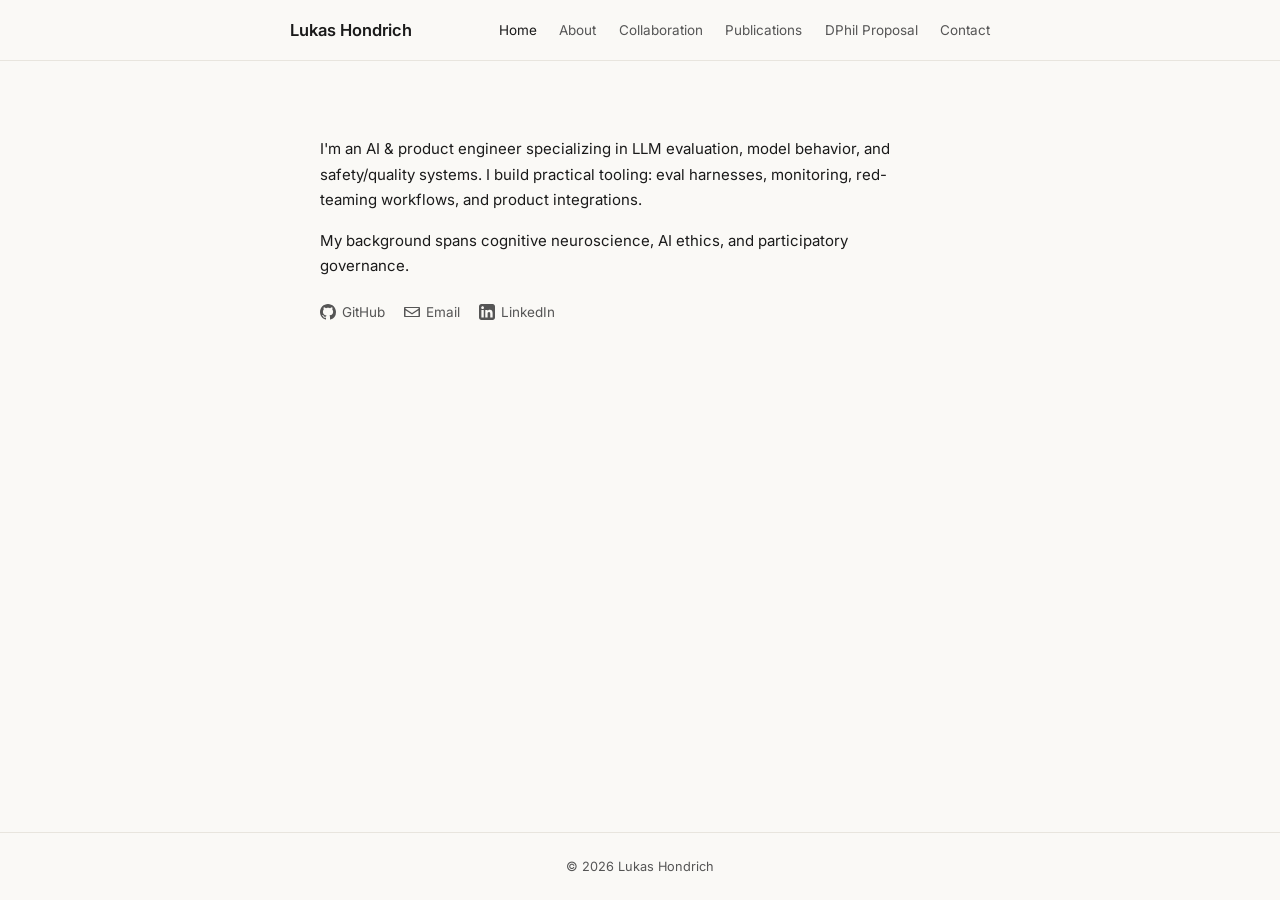
==== index.html @ 073a8eab "Phase 1 complete + Phase 2 particle system prototype Static site with 6 pages (Home, About, Collabor" ====
<!DOCTYPE html>
<html lang="en">
<head>
  <meta charset="UTF-8">
  <meta name="viewport" content="width=device-width, initial-scale=1.0">
  <title>Lukas Hondrich</title>
  <link rel="stylesheet" href="css/style.css">
</head>
<body>
  <nav>
    <div class="nav-inner">
      <a href="/" class="nav-name">Lukas Hondrich</a>
      <button class="nav-toggle" aria-label="Toggle navigation" aria-expanded="false" onclick="this.setAttribute('aria-expanded', this.getAttribute('aria-expanded') === 'false' ? 'true' : 'false'); document.querySelector('.nav-links').classList.toggle('open')">
        <span></span><span></span><span></span>
      </button>
      <ul class="nav-links">
        <li><a href="/" class="active">Home</a></li>
        <li><a href="about.html">About</a></li>
        <li><a href="collaboration.html">Collaboration</a></li>
        <li><a href="publications.html">Publications</a></li>
        <li><a href="dphil-proposal.html">DPhil Proposal</a></li>
        <li><a href="contact.html">Contact</a></li>
      </ul>
    </div>
  </nav>

  <main>
    <div class="hero">
      <p>I'm an AI &amp; product engineer specializing in LLM evaluation, model behavior, and safety/quality systems. I build practical tooling: eval harnesses, monitoring, red-teaming workflows, and product integrations.</p>
      <p>My background spans cognitive neuroscience, AI ethics, and participatory governance.</p>
      <div class="social-links">
        <a href="https://github.com/lukashondrich" target="_blank" rel="noopener">
          <svg aria-hidden="true" viewBox="0 0 16 16"><path d="M8 0C3.58 0 0 3.58 0 8c0 3.54 2.29 6.53 5.47 7.59.4.07.55-.17.55-.38 0-.19-.01-.82-.01-1.49-2.01.37-2.53-.49-2.69-.94-.09-.23-.48-.94-.82-1.13-.28-.15-.68-.52-.01-.53.63-.01 1.08.58 1.23.82.72 1.21 1.87.87 2.33.66.07-.52.28-.87.51-1.07-1.78-.2-3.64-.89-3.64-3.95 0-.87.31-1.59.82-2.15-.08-.2-.36-1.02.08-2.12 0 0 .67-.21 2.2.82.64-.18 1.32-.27 2-.27.68 0 1.36.09 2 .27 1.53-1.04 2.2-.82 2.2-.82.44 1.1.16 1.92.08 2.12.51.56.82 1.27.82 2.15 0 3.07-1.87 3.75-3.65 3.95.29.25.54.73.54 1.48 0 1.07-.01 1.93-.01 2.2 0 .21.15.46.55.38A8.013 8.013 0 0016 8c0-4.42-3.58-8-8-8z"/></svg>
          GitHub
        </a>
        <a href="mailto:lukashondrich@gmail.com">
          <svg aria-hidden="true" viewBox="0 0 16 16"><path d="M0 4v8c0 .55.45 1 1 1h14c.55 0 1-.45 1-1V4c0-.55-.45-1-1-1H1c-.55 0-1 .45-1 1zm14.5.78L8 8.88 1.5 4.78V4h13v.78zM1.5 12V6.25L8 10.4l6.5-4.15V12h-13z"/></svg>
          Email
        </a>
        <a href="https://www.linkedin.com/in/lukas-hondrich-12653314b/" target="_blank" rel="noopener">
          <svg aria-hidden="true" viewBox="0 0 16 16"><path d="M13.6 0H2.4C1.08 0 0 1.08 0 2.4v11.2C0 14.92 1.08 16 2.4 16h11.2c1.32 0 2.4-1.08 2.4-2.4V2.4C16 1.08 14.92 0 13.6 0zM4.75 13.6H2.4V6h2.35v7.6zM3.58 5.03c-.76 0-1.37-.62-1.37-1.37 0-.76.62-1.37 1.37-1.37.76 0 1.37.62 1.37 1.37 0 .76-.62 1.37-1.37 1.37zM13.6 13.6h-2.35V9.92c0-.88-.02-2.01-1.22-2.01-1.22 0-1.41.96-1.41 1.95v3.74H6.27V6h2.26v1.04h.03c.31-.6 1.08-1.22 2.22-1.22 2.38 0 2.82 1.56 2.82 3.6v4.18z"/></svg>
          LinkedIn
        </a>
      </div>
    </div>
  </main>

  <footer>
    <p>&copy; 2026 Lukas Hondrich</p>
  </footer>
</body>
</html>
---- css/style.css ----
@import url('https://fonts.googleapis.com/css2?family=Inter:wght@400;500;600&display=swap');

*, *::before, *::after {
  margin: 0;
  padding: 0;
  box-sizing: border-box;
}

:root {
  --bg: #FAF9F6;
  --text: #1a1a1a;
  --text-secondary: #555;
  --accent: #3a6b8a;
  --accent-hover: #2d5570;
  --border: #e8e5de;
  --max-width: 700px;
  --nav-height: 60px;
}

html {
  font-size: 15px;
  scroll-behavior: smooth;
}

body {
  font-family: 'Inter', -apple-system, BlinkMacSystemFont, 'Segoe UI', Roboto, sans-serif;
  background: var(--bg);
  color: var(--text);
  line-height: 1.7;
  min-height: 100vh;
  display: flex;
  flex-direction: column;
}

a {
  color: var(--accent);
  text-decoration: none;
  transition: color 0.2s;
}

a:hover {
  color: var(--accent-hover);
  text-decoration: underline;
}

/* Navigation */
nav {
  position: sticky;
  top: 0;
  background: var(--bg);
  border-bottom: 1px solid var(--border);
  z-index: 100;
  padding: 0 2rem;
}

.nav-inner {
  max-width: var(--max-width);
  margin: 0 auto;
  display: flex;
  align-items: center;
  justify-content: space-between;
  height: var(--nav-height);
}

.nav-name {
  font-weight: 600;
  font-size: 1.1rem;
  color: var(--text);
  text-decoration: none;
}

.nav-name:hover {
  text-decoration: none;
}

.nav-links {
  display: flex;
  gap: 1.5rem;
  list-style: none;
}

.nav-links a {
  color: var(--text-secondary);
  font-size: 0.9rem;
  font-weight: 400;
  text-decoration: none;
  transition: color 0.2s;
}

.nav-links a:hover,
.nav-links a.active {
  color: var(--text);
}

.nav-toggle {
  display: none;
  background: none;
  border: none;
  cursor: pointer;
  padding: 0.5rem;
}

.nav-toggle span {
  display: block;
  width: 20px;
  height: 2px;
  background: var(--text);
  margin: 4px 0;
  transition: transform 0.3s, opacity 0.3s;
}

/* Main content */
main {
  flex: 1;
  max-width: var(--max-width);
  margin: 0 auto;
  padding: 3rem 2rem;
  width: 100%;
}

/* Hero (home page) */
.hero {
  padding: 2rem 0 1rem;
}

.hero h1 {
  font-size: 2.2rem;
  font-weight: 600;
  letter-spacing: -0.02em;
  margin-bottom: 1rem;
}

.hero p {
  font-size: 1rem;
  margin-bottom: 1rem;
  max-width: 600px;
}

/* Social links (horizontal, icon + text) */
.social-links {
  display: flex;
  gap: 1.25rem;
  margin-top: 1.5rem;
  flex-wrap: wrap;
}

.social-links a {
  color: var(--text-secondary);
  font-size: 0.9rem;
  display: flex;
  align-items: center;
  gap: 0.4rem;
}

.social-links a:hover {
  color: var(--text);
  text-decoration: none;
}

.social-links svg {
  width: 16px;
  height: 16px;
  fill: currentColor;
}

/* Page headings */
h1 {
  font-size: 1.6rem;
  font-weight: 600;
  letter-spacing: -0.02em;
  margin-bottom: 1.25rem;
}

h2 {
  font-size: 1.2rem;
  font-weight: 600;
  margin-top: 2rem;
  margin-bottom: 0.6rem;
}

h3 {
  font-size: 1rem;
  font-weight: 600;
  margin-top: 0;
  margin-bottom: 0.35rem;
}

p {
  margin-bottom: 0.85rem;
}

p:last-child {
  margin-bottom: 0;
}

/* Publications */
.publication {
  margin-bottom: 1.75rem;
}

.publication h3 {
  margin-bottom: 0.2rem;
  line-height: 1.4;
}

.publication .pub-meta {
  font-size: 0.87rem;
  color: var(--text-secondary);
  margin-bottom: 0.4rem;
}

.publication p:last-child {
  margin-bottom: 0;
}

/* Project sections (collaboration page) */
.project {
  margin-bottom: 2.5rem;
  padding-bottom: 2.5rem;
  border-bottom: 1px solid var(--border);
}

.project:last-child {
  border-bottom: none;
  padding-bottom: 0;
}

.project h2 {
  margin-top: 0;
}

.project .tech {
  font-size: 0.85rem;
  color: var(--text-secondary);
  margin-top: 0.5rem;
}

/* Project images */
.project-images {
  display: flex;
  gap: 0.75rem;
  margin: 1.5rem 0;
}

.project-images img {
  flex: 1;
  min-width: 0;
  max-height: 300px;
  border-radius: 4px;
  object-fit: contain;
}

.project-images--wide {
  flex-direction: column;
  gap: 1rem;
  max-width: 70%;
}

.project-images--wide img {
  max-height: none;
  width: 100%;
}

/* PDF embed */
.pdf-embed {
  width: 100%;
  height: 80vh;
  border: 1px solid var(--border);
  border-radius: 4px;
  margin-top: 1rem;
}

/* Contact page */
.contact-page {
  text-align: center;
}

.contact-page h1 {
  margin-bottom: 1rem;
}

.contact-email {
  font-size: 1.15rem;
  margin-bottom: 1.5rem;
}

.contact-links {
  display: flex;
  flex-direction: column;
  align-items: center;
  gap: 0.75rem;
  margin-top: 1.5rem;
}

.contact-links a {
  color: var(--text-secondary);
  display: flex;
  align-items: center;
}

.contact-links a:hover {
  color: var(--text);
  text-decoration: none;
}

.contact-links svg {
  width: 28px;
  height: 28px;
  fill: currentColor;
}

/* Button */
.btn {
  display: inline-block;
  padding: 0.5rem 1.25rem;
  border: 1px solid var(--border);
  border-radius: 4px;
  color: var(--text);
  font-size: 0.9rem;
  transition: background 0.2s, border-color 0.2s;
}

.btn:hover {
  background: rgba(0, 0, 0, 0.03);
  border-color: #ccc;
  text-decoration: none;
}

/* Footer */
footer {
  border-top: 1px solid var(--border);
  padding: 1.5rem 2rem;
  text-align: center;
  font-size: 0.85rem;
  color: var(--text-secondary);
}

/* Responsive */
@media (max-width: 640px) {
  .nav-toggle {
    display: block;
  }

  .nav-links {
    display: none;
    position: absolute;
    top: var(--nav-height);
    left: 0;
    right: 0;
    background: var(--bg);
    flex-direction: column;
    padding: 1rem 2rem 1.5rem;
    border-bottom: 1px solid var(--border);
    gap: 0.75rem;
  }

  .nav-links.open {
    display: flex;
  }

  main {
    padding: 2rem 1.5rem;
  }

  .hero h1 {
    font-size: 1.8rem;
  }

  h1 {
    font-size: 1.4rem;
  }

  .social-links {
    flex-wrap: wrap;
  }

  .pdf-embed {
    height: 60vh;
  }
}
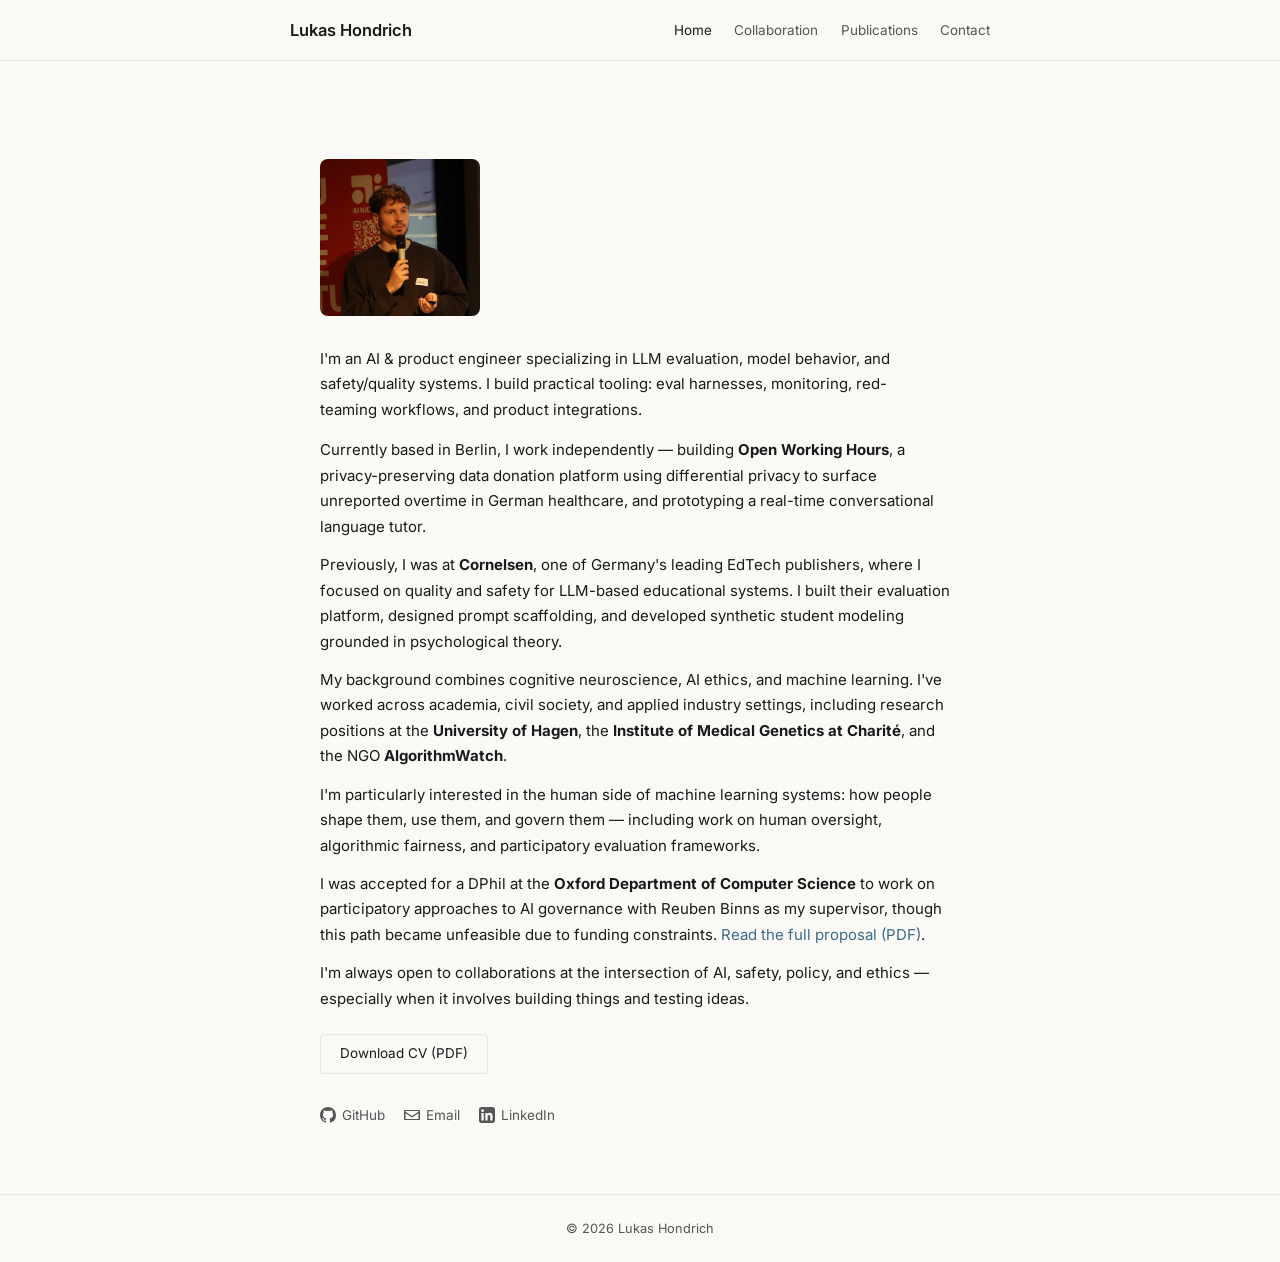
==== commit 86f0e30a: "Integrate particle background, merge Home+About, clean up - Add live Bohemian eigenvalue particle an" ====
--- a/index.html
+++ b/index.html
@@ -15,10 +15,8 @@
       </button>
       <ul class="nav-links">
         <li><a href="/" class="active">Home</a></li>
-        <li><a href="about.html">About</a></li>
         <li><a href="collaboration.html">Collaboration</a></li>
         <li><a href="publications.html">Publications</a></li>
-        <li><a href="dphil-proposal.html">DPhil Proposal</a></li>
         <li><a href="contact.html">Contact</a></li>
       </ul>
     </div>
@@ -26,27 +24,45 @@
 
   <main>
     <div class="hero">
+      <img src="assets/lukashondrich.png" alt="Lukas Hondrich giving a talk" class="hero-photo">
       <p>I'm an AI &amp; product engineer specializing in LLM evaluation, model behavior, and safety/quality systems. I build practical tooling: eval harnesses, monitoring, red-teaming workflows, and product integrations.</p>
-      <p>My background spans cognitive neuroscience, AI ethics, and participatory governance.</p>
-      <div class="social-links">
-        <a href="https://github.com/lukashondrich" target="_blank" rel="noopener">
-          <svg aria-hidden="true" viewBox="0 0 16 16"><path d="M8 0C3.58 0 0 3.58 0 8c0 3.54 2.29 6.53 5.47 7.59.4.07.55-.17.55-.38 0-.19-.01-.82-.01-1.49-2.01.37-2.53-.49-2.69-.94-.09-.23-.48-.94-.82-1.13-.28-.15-.68-.52-.01-.53.63-.01 1.08.58 1.23.82.72 1.21 1.87.87 2.33.66.07-.52.28-.87.51-1.07-1.78-.2-3.64-.89-3.64-3.95 0-.87.31-1.59.82-2.15-.08-.2-.36-1.02.08-2.12 0 0 .67-.21 2.2.82.64-.18 1.32-.27 2-.27.68 0 1.36.09 2 .27 1.53-1.04 2.2-.82 2.2-.82.44 1.1.16 1.92.08 2.12.51.56.82 1.27.82 2.15 0 3.07-1.87 3.75-3.65 3.95.29.25.54.73.54 1.48 0 1.07-.01 1.93-.01 2.2 0 .21.15.46.55.38A8.013 8.013 0 0016 8c0-4.42-3.58-8-8-8z"/></svg>
-          GitHub
-        </a>
-        <a href="mailto:lukashondrich@gmail.com">
-          <svg aria-hidden="true" viewBox="0 0 16 16"><path d="M0 4v8c0 .55.45 1 1 1h14c.55 0 1-.45 1-1V4c0-.55-.45-1-1-1H1c-.55 0-1 .45-1 1zm14.5.78L8 8.88 1.5 4.78V4h13v.78zM1.5 12V6.25L8 10.4l6.5-4.15V12h-13z"/></svg>
-          Email
-        </a>
-        <a href="https://www.linkedin.com/in/lukas-hondrich-12653314b/" target="_blank" rel="noopener">
-          <svg aria-hidden="true" viewBox="0 0 16 16"><path d="M13.6 0H2.4C1.08 0 0 1.08 0 2.4v11.2C0 14.92 1.08 16 2.4 16h11.2c1.32 0 2.4-1.08 2.4-2.4V2.4C16 1.08 14.92 0 13.6 0zM4.75 13.6H2.4V6h2.35v7.6zM3.58 5.03c-.76 0-1.37-.62-1.37-1.37 0-.76.62-1.37 1.37-1.37.76 0 1.37.62 1.37 1.37 0 .76-.62 1.37-1.37 1.37zM13.6 13.6h-2.35V9.92c0-.88-.02-2.01-1.22-2.01-1.22 0-1.41.96-1.41 1.95v3.74H6.27V6h2.26v1.04h.03c.31-.6 1.08-1.22 2.22-1.22 2.38 0 2.82 1.56 2.82 3.6v4.18z"/></svg>
-          LinkedIn
-        </a>
-      </div>
+    </div>
+
+    <p>Currently based in Berlin, I work independently &mdash; building <strong>Open Working Hours</strong>, a privacy-preserving data donation platform using differential privacy to surface unreported overtime in German healthcare, and prototyping a real-time conversational language tutor.</p>
+
+    <p>Previously, I was at <strong>Cornelsen</strong>, one of Germany's leading EdTech publishers, where I focused on quality and safety for LLM-based educational systems. I built their evaluation platform, designed prompt scaffolding, and developed synthetic student modeling grounded in psychological theory.</p>
+
+    <p>My background combines cognitive neuroscience, AI ethics, and machine learning. I've worked across academia, civil society, and applied industry settings, including research positions at the <strong>University of Hagen</strong>, the <strong>Institute of Medical Genetics at Charit&eacute;</strong>, and the NGO <strong>AlgorithmWatch</strong>.</p>
+
+    <p>I'm particularly interested in the human side of machine learning systems: how people shape them, use them, and govern them &mdash; including work on human oversight, algorithmic fairness, and participatory evaluation frameworks.</p>
+
+    <p>I was accepted for a DPhil at the <strong>Oxford Department of Computer Science</strong> to work on participatory approaches to AI governance with Reuben Binns as my supervisor, though this path became unfeasible due to funding constraints. <a href="assets/DPhil_Proposal.pdf" target="_blank" rel="noopener">Read the full proposal (PDF)</a>.</p>
+
+    <p>I'm always open to collaborations at the intersection of AI, safety, policy, and ethics &mdash; especially when it involves building things and testing ideas.</p>
+
+    <div style="margin-top: 1.5rem;">
+      <a href="assets/Lukas_Hondrich_CV-57-1.pdf" class="btn" target="_blank" rel="noopener">Download CV (PDF)</a>
+    </div>
+
+    <div class="social-links" style="margin-top: 2rem;">
+      <a href="https://github.com/lukashondrich" target="_blank" rel="noopener">
+        <svg aria-hidden="true" viewBox="0 0 16 16"><path d="M8 0C3.58 0 0 3.58 0 8c0 3.54 2.29 6.53 5.47 7.59.4.07.55-.17.55-.38 0-.19-.01-.82-.01-1.49-2.01.37-2.53-.49-2.69-.94-.09-.23-.48-.94-.82-1.13-.28-.15-.68-.52-.01-.53.63-.01 1.08.58 1.23.82.72 1.21 1.87.87 2.33.66.07-.52.28-.87.51-1.07-1.78-.2-3.64-.89-3.64-3.95 0-.87.31-1.59.82-2.15-.08-.2-.36-1.02.08-2.12 0 0 .67-.21 2.2.82.64-.18 1.32-.27 2-.27.68 0 1.36.09 2 .27 1.53-1.04 2.2-.82 2.2-.82.44 1.1.16 1.92.08 2.12.51.56.82 1.27.82 2.15 0 3.07-1.87 3.75-3.65 3.95.29.25.54.73.54 1.48 0 1.07-.01 1.93-.01 2.2 0 .21.15.46.55.38A8.013 8.013 0 0016 8c0-4.42-3.58-8-8-8z"/></svg>
+        GitHub
+      </a>
+      <a href="mailto:lukashondrich@gmail.com">
+        <svg aria-hidden="true" viewBox="0 0 16 16"><path d="M0 4v8c0 .55.45 1 1 1h14c.55 0 1-.45 1-1V4c0-.55-.45-1-1-1H1c-.55 0-1 .45-1 1zm14.5.78L8 8.88 1.5 4.78V4h13v.78zM1.5 12V6.25L8 10.4l6.5-4.15V12h-13z"/></svg>
+        Email
+      </a>
+      <a href="https://www.linkedin.com/in/lukas-hondrich-12653314b/" target="_blank" rel="noopener">
+        <svg aria-hidden="true" viewBox="0 0 16 16"><path d="M13.6 0H2.4C1.08 0 0 1.08 0 2.4v11.2C0 14.92 1.08 16 2.4 16h11.2c1.32 0 2.4-1.08 2.4-2.4V2.4C16 1.08 14.92 0 13.6 0zM4.75 13.6H2.4V6h2.35v7.6zM3.58 5.03c-.76 0-1.37-.62-1.37-1.37 0-.76.62-1.37 1.37-1.37.76 0 1.37.62 1.37 1.37 0 .76-.62 1.37-1.37 1.37zM13.6 13.6h-2.35V9.92c0-.88-.02-2.01-1.22-2.01-1.22 0-1.41.96-1.41 1.95v3.74H6.27V6h2.26v1.04h.03c.31-.6 1.08-1.22 2.22-1.22 2.38 0 2.82 1.56 2.82 3.6v4.18z"/></svg>
+        LinkedIn
+      </a>
     </div>
   </main>
 
   <footer>
     <p>&copy; 2026 Lukas Hondrich</p>
   </footer>
+  <script src="js/particles.js"></script>
 </body>
 </html>
--- a/css/style.css
+++ b/css/style.css
@@ -43,11 +43,22 @@
   text-decoration: underline;
 }
 
-/* Navigation */
+/* Particle background canvas */
+#particle-bg {
+  position: fixed;
+  top: 0;
+  left: 0;
+  width: 100%;
+  height: 100%;
+  z-index: 0;
+  pointer-events: none;
+}
+
+/* Navigation — semi-transparent over particles */
 nav {
   position: sticky;
   top: 0;
-  background: var(--bg);
+  background: rgba(250, 249, 246, 0.85);
   border-bottom: 1px solid var(--border);
   z-index: 100;
   padding: 0 2rem;
@@ -109,18 +120,28 @@
   transition: transform 0.3s, opacity 0.3s;
 }
 
-/* Main content */
+/* Main content — card over particles */
 main {
   flex: 1;
   max-width: var(--max-width);
-  margin: 0 auto;
+  width: calc(100% - 2rem);
+  margin: 1.5rem auto;
   padding: 3rem 2rem;
-  width: 100%;
+  background: var(--bg);
+  border-radius: 6px;
+  position: relative;
+  z-index: 1;
 }
 
 /* Hero (home page) */
 .hero {
   padding: 2rem 0 1rem;
+}
+
+.hero-photo {
+  width: 160px;
+  border-radius: 8px;
+  margin-bottom: 1.5rem;
 }
 
 .hero h1 {
@@ -326,13 +347,16 @@
   text-decoration: none;
 }
 
-/* Footer */
+/* Footer — solid over particles */
 footer {
+  background: var(--bg);
   border-top: 1px solid var(--border);
   padding: 1.5rem 2rem;
   text-align: center;
   font-size: 0.85rem;
   color: var(--text-secondary);
+  position: relative;
+  z-index: 1;
 }
 
 /* Responsive */
@@ -347,7 +371,7 @@
     top: var(--nav-height);
     left: 0;
     right: 0;
-    background: var(--bg);
+    background: rgba(250, 249, 246, 0.92);
     flex-direction: column;
     padding: 1rem 2rem 1.5rem;
     border-bottom: 1px solid var(--border);
@@ -360,6 +384,9 @@
 
   main {
     padding: 2rem 1.5rem;
+    margin: 1rem auto;
+    width: calc(100% - 1.5rem);
+    border-radius: 4px;
   }
 
   .hero h1 {
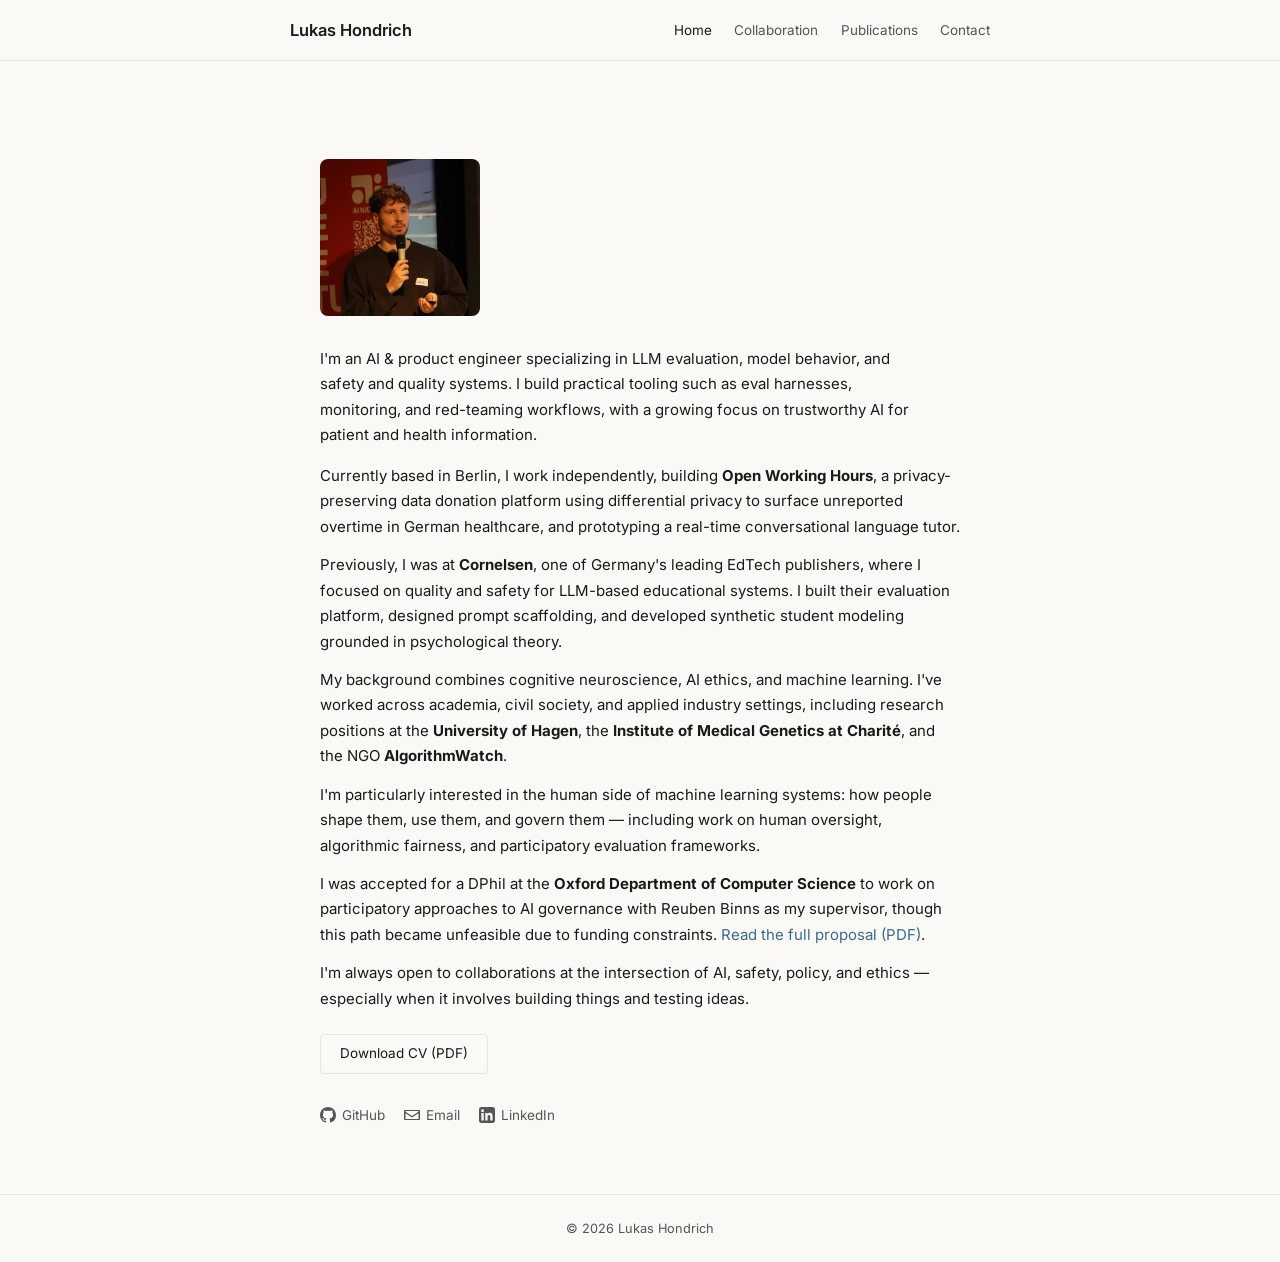
==== commit 328f18ca: "Surface patient/health-AI thread for outreach - Add "Trustworthy AI for Patient & Health Information" ====
--- a/index.html
+++ b/index.html
@@ -25,10 +25,10 @@
   <main>
     <div class="hero">
       <img src="assets/lukashondrich.png" alt="Lukas Hondrich giving a talk" class="hero-photo">
-      <p>I'm an AI &amp; product engineer specializing in LLM evaluation, model behavior, and safety/quality systems. I build practical tooling: eval harnesses, monitoring, red-teaming workflows, and product integrations.</p>
+      <p>I'm an AI &amp; product engineer specializing in LLM evaluation, model behavior, and safety and quality systems. I build practical tooling such as eval harnesses, monitoring, and red-teaming workflows, with a growing focus on trustworthy AI for patient and health information.</p>
     </div>
 
-    <p>Currently based in Berlin, I work independently &mdash; building <strong>Open Working Hours</strong>, a privacy-preserving data donation platform using differential privacy to surface unreported overtime in German healthcare, and prototyping a real-time conversational language tutor.</p>
+    <p>Currently based in Berlin, I work independently, building <strong>Open Working Hours</strong>, a privacy-preserving data donation platform using differential privacy to surface unreported overtime in German healthcare, and prototyping a real-time conversational language tutor.</p>
 
     <p>Previously, I was at <strong>Cornelsen</strong>, one of Germany's leading EdTech publishers, where I focused on quality and safety for LLM-based educational systems. I built their evaluation platform, designed prompt scaffolding, and developed synthetic student modeling grounded in psychological theory.</p>
 
@@ -41,7 +41,7 @@
     <p>I'm always open to collaborations at the intersection of AI, safety, policy, and ethics &mdash; especially when it involves building things and testing ideas.</p>
 
     <div style="margin-top: 1.5rem;">
-      <a href="assets/Lukas_Hondrich_CV-57-1.pdf" class="btn" target="_blank" rel="noopener">Download CV (PDF)</a>
+      <a href="assets/Lukas_Hondrich_CV.pdf" class="btn" target="_blank" rel="noopener">Download CV (PDF)</a>
     </div>
 
     <div class="social-links" style="margin-top: 2rem;">
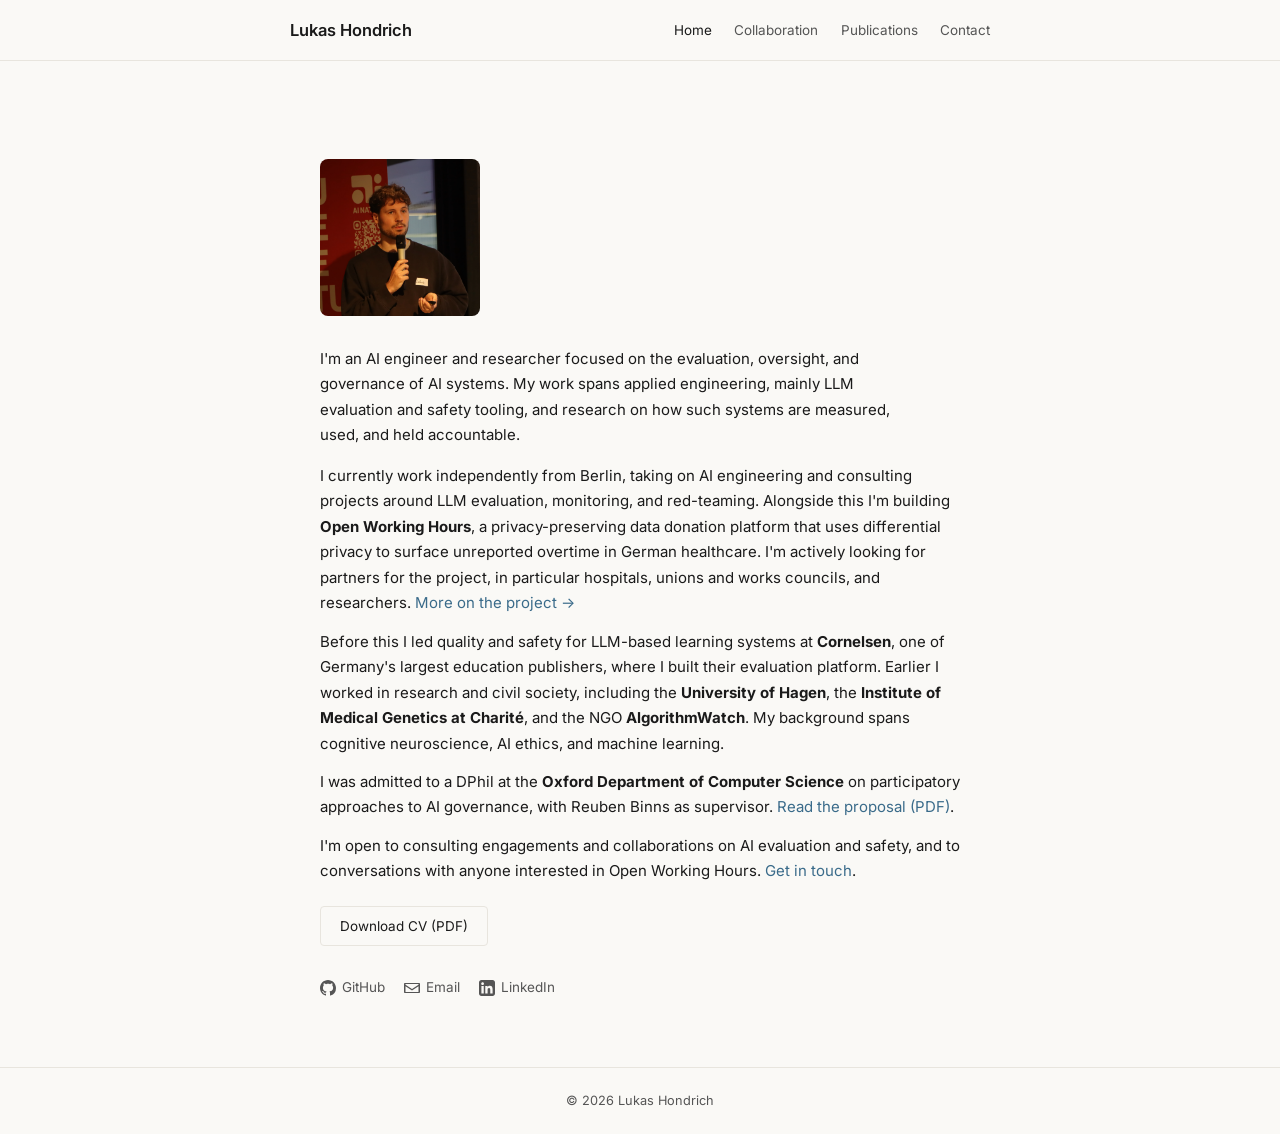
==== commit 35d5eea1: "Refocus home page bio on evaluation and governance Tighten the profile around AI evaluation, oversig" ====
--- a/index.html
+++ b/index.html
@@ -25,20 +25,16 @@
   <main>
     <div class="hero">
       <img src="assets/lukashondrich.png" alt="Lukas Hondrich giving a talk" class="hero-photo">
-      <p>I'm an AI &amp; product engineer specializing in LLM evaluation, model behavior, and safety and quality systems. I build practical tooling such as eval harnesses, monitoring, and red-teaming workflows, with a growing focus on trustworthy AI for patient and health information.</p>
+      <p>I'm an AI engineer and researcher focused on the evaluation, oversight, and governance of AI systems. My work spans applied engineering, mainly LLM evaluation and safety tooling, and research on how such systems are measured, used, and held accountable.</p>
     </div>
 
-    <p>Currently based in Berlin, I work independently, building <strong>Open Working Hours</strong>, a privacy-preserving data donation platform using differential privacy to surface unreported overtime in German healthcare, and prototyping a real-time conversational language tutor.</p>
+    <p>I currently work independently from Berlin, taking on AI engineering and consulting projects around LLM evaluation, monitoring, and red-teaming. Alongside this I'm building <strong>Open Working Hours</strong>, a privacy-preserving data donation platform that uses differential privacy to surface unreported overtime in German healthcare. I'm actively looking for partners for the project, in particular hospitals, unions and works councils, and researchers. <a href="https://www.openworkinghours.org/" target="_blank" rel="noopener">More on the project &rarr;</a></p>
 
-    <p>Previously, I was at <strong>Cornelsen</strong>, one of Germany's leading EdTech publishers, where I focused on quality and safety for LLM-based educational systems. I built their evaluation platform, designed prompt scaffolding, and developed synthetic student modeling grounded in psychological theory.</p>
+    <p>Before this I led quality and safety for LLM-based learning systems at <strong>Cornelsen</strong>, one of Germany's largest education publishers, where I built their evaluation platform. Earlier I worked in research and civil society, including the <strong>University of Hagen</strong>, the <strong>Institute of Medical Genetics at Charit&eacute;</strong>, and the NGO <strong>AlgorithmWatch</strong>. My background spans cognitive neuroscience, AI ethics, and machine learning.</p>
 
-    <p>My background combines cognitive neuroscience, AI ethics, and machine learning. I've worked across academia, civil society, and applied industry settings, including research positions at the <strong>University of Hagen</strong>, the <strong>Institute of Medical Genetics at Charit&eacute;</strong>, and the NGO <strong>AlgorithmWatch</strong>.</p>
+    <p>I was admitted to a DPhil at the <strong>Oxford Department of Computer Science</strong> on participatory approaches to AI governance, with Reuben Binns as supervisor. <a href="assets/DPhil_Proposal.pdf" target="_blank" rel="noopener">Read the proposal (PDF)</a>.</p>
 
-    <p>I'm particularly interested in the human side of machine learning systems: how people shape them, use them, and govern them &mdash; including work on human oversight, algorithmic fairness, and participatory evaluation frameworks.</p>
-
-    <p>I was accepted for a DPhil at the <strong>Oxford Department of Computer Science</strong> to work on participatory approaches to AI governance with Reuben Binns as my supervisor, though this path became unfeasible due to funding constraints. <a href="assets/DPhil_Proposal.pdf" target="_blank" rel="noopener">Read the full proposal (PDF)</a>.</p>
-
-    <p>I'm always open to collaborations at the intersection of AI, safety, policy, and ethics &mdash; especially when it involves building things and testing ideas.</p>
+    <p>I'm open to consulting engagements and collaborations on AI evaluation and safety, and to conversations with anyone interested in Open Working Hours. <a href="contact.html">Get in touch</a>.</p>
 
     <div style="margin-top: 1.5rem;">
       <a href="assets/Lukas_Hondrich_CV.pdf" class="btn" target="_blank" rel="noopener">Download CV (PDF)</a>
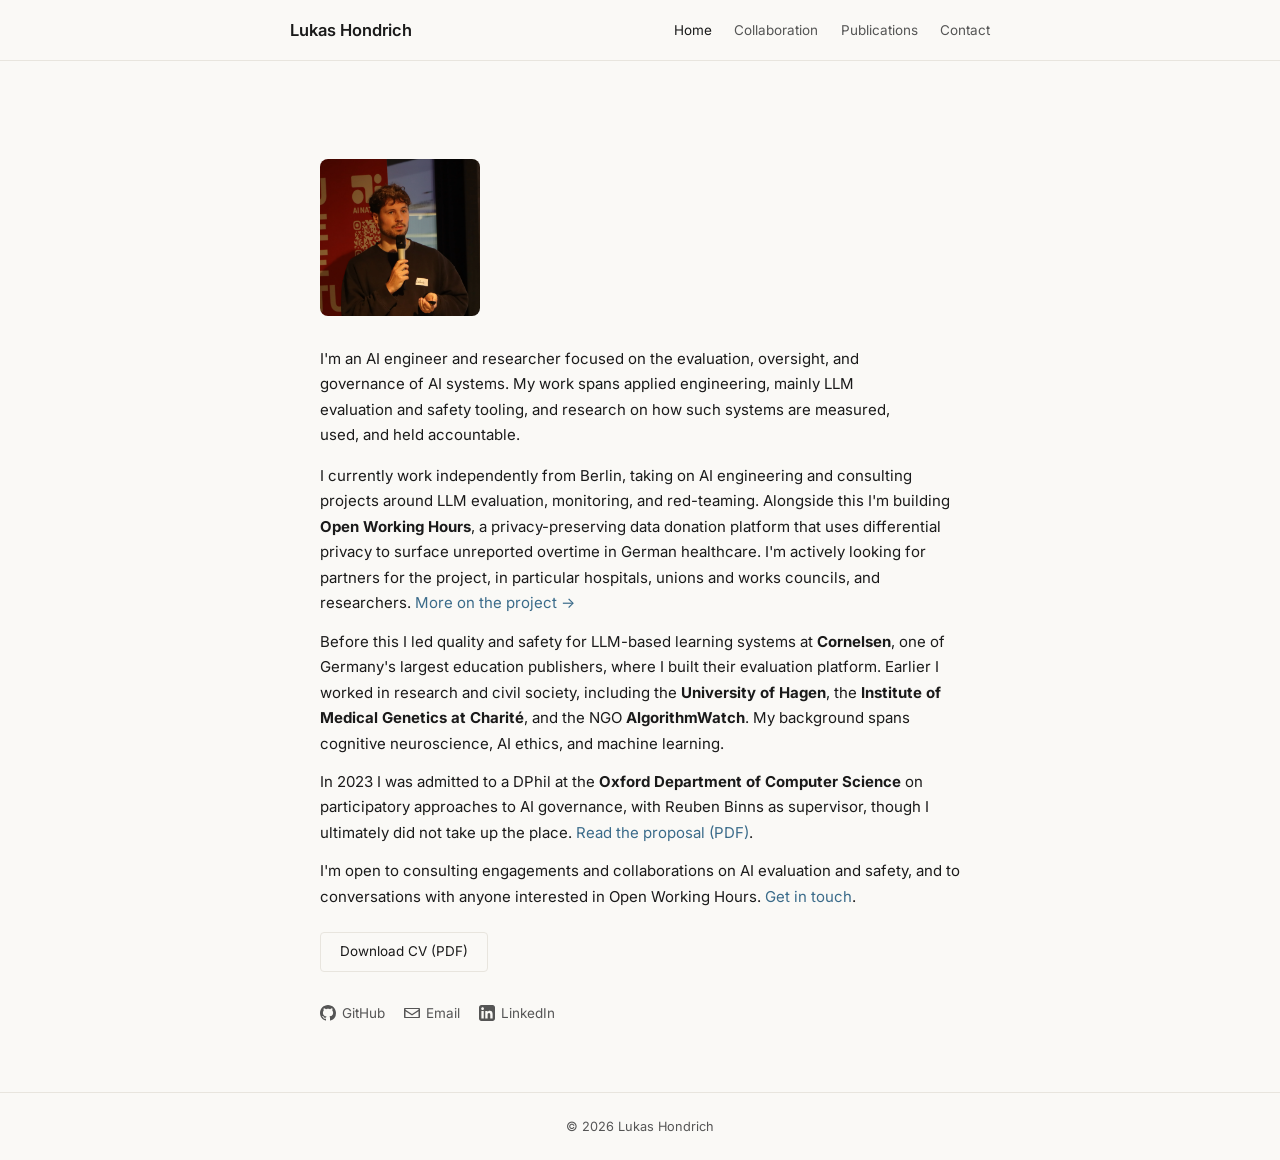
==== commit b35a3790: "Date the DPhil admission and note it was not taken up Co-Authored-By: Claude Fable 5.1 <noreply@anth" ====
--- a/index.html
+++ b/index.html
@@ -32,7 +32,7 @@
 
     <p>Before this I led quality and safety for LLM-based learning systems at <strong>Cornelsen</strong>, one of Germany's largest education publishers, where I built their evaluation platform. Earlier I worked in research and civil society, including the <strong>University of Hagen</strong>, the <strong>Institute of Medical Genetics at Charit&eacute;</strong>, and the NGO <strong>AlgorithmWatch</strong>. My background spans cognitive neuroscience, AI ethics, and machine learning.</p>
 
-    <p>I was admitted to a DPhil at the <strong>Oxford Department of Computer Science</strong> on participatory approaches to AI governance, with Reuben Binns as supervisor. <a href="assets/DPhil_Proposal.pdf" target="_blank" rel="noopener">Read the proposal (PDF)</a>.</p>
+    <p>In 2023 I was admitted to a DPhil at the <strong>Oxford Department of Computer Science</strong> on participatory approaches to AI governance, with Reuben Binns as supervisor, though I ultimately did not take up the place. <a href="assets/DPhil_Proposal.pdf" target="_blank" rel="noopener">Read the proposal (PDF)</a>.</p>
 
     <p>I'm open to consulting engagements and collaborations on AI evaluation and safety, and to conversations with anyone interested in Open Working Hours. <a href="contact.html">Get in touch</a>.</p>
 
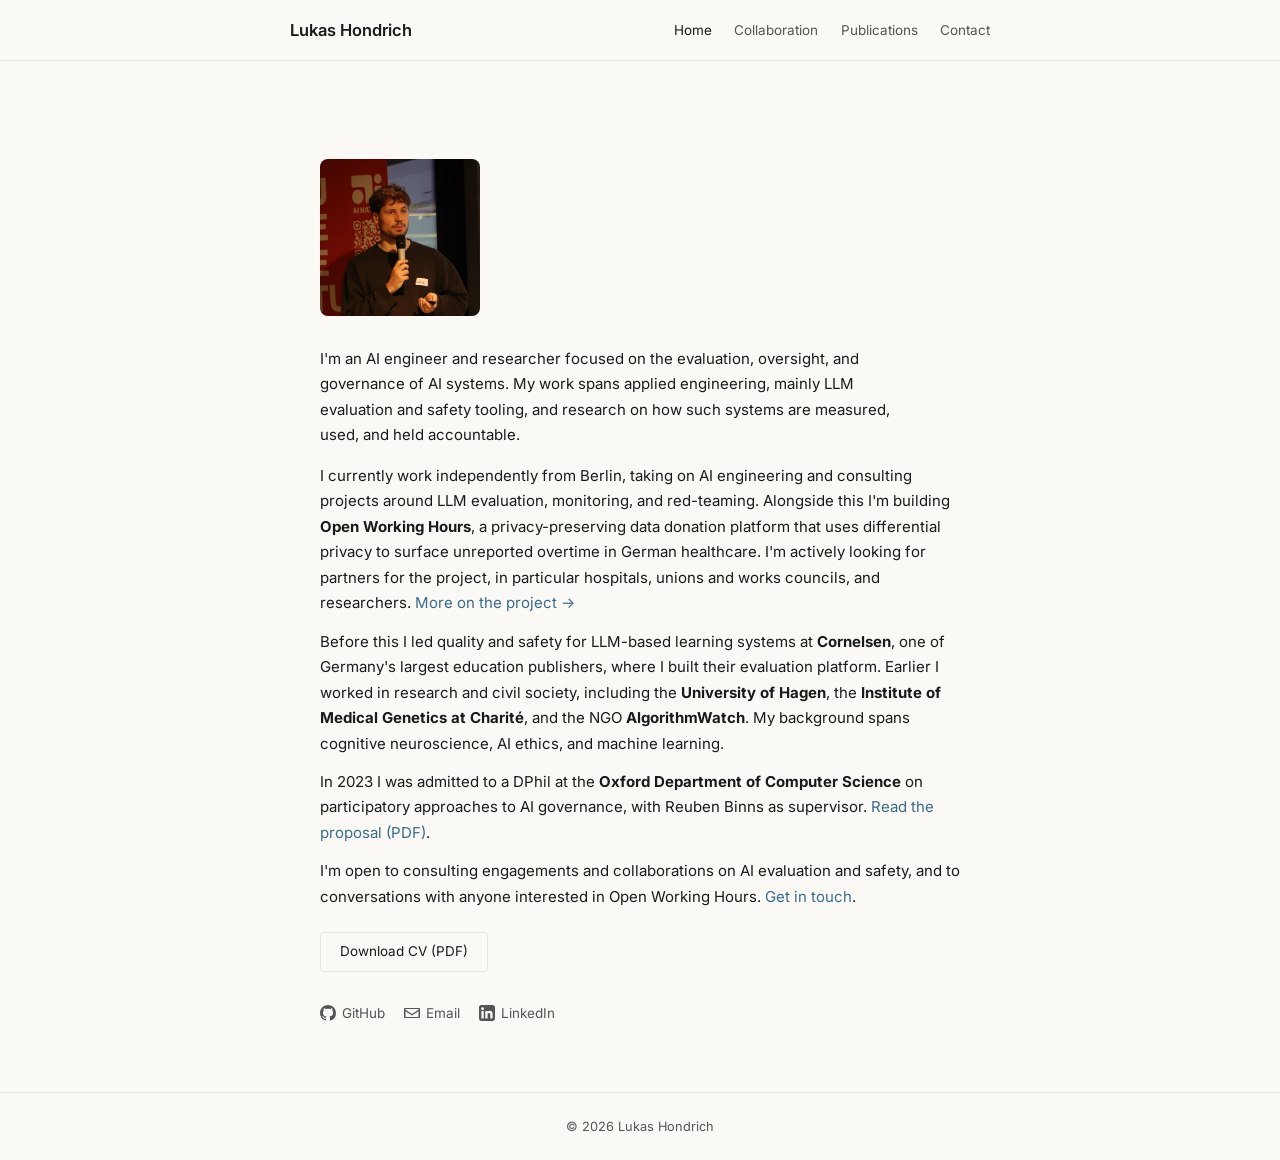
==== commit 7772d561: "Trim DPhil line to the year only Co-Authored-By: Claude Fable 5.1 <noreply@anthropic.com>" ====
--- a/index.html
+++ b/index.html
@@ -32,7 +32,7 @@
 
     <p>Before this I led quality and safety for LLM-based learning systems at <strong>Cornelsen</strong>, one of Germany's largest education publishers, where I built their evaluation platform. Earlier I worked in research and civil society, including the <strong>University of Hagen</strong>, the <strong>Institute of Medical Genetics at Charit&eacute;</strong>, and the NGO <strong>AlgorithmWatch</strong>. My background spans cognitive neuroscience, AI ethics, and machine learning.</p>
 
-    <p>In 2023 I was admitted to a DPhil at the <strong>Oxford Department of Computer Science</strong> on participatory approaches to AI governance, with Reuben Binns as supervisor, though I ultimately did not take up the place. <a href="assets/DPhil_Proposal.pdf" target="_blank" rel="noopener">Read the proposal (PDF)</a>.</p>
+    <p>In 2023 I was admitted to a DPhil at the <strong>Oxford Department of Computer Science</strong> on participatory approaches to AI governance, with Reuben Binns as supervisor. <a href="assets/DPhil_Proposal.pdf" target="_blank" rel="noopener">Read the proposal (PDF)</a>.</p>
 
     <p>I'm open to consulting engagements and collaborations on AI evaluation and safety, and to conversations with anyone interested in Open Working Hours. <a href="contact.html">Get in touch</a>.</p>
 
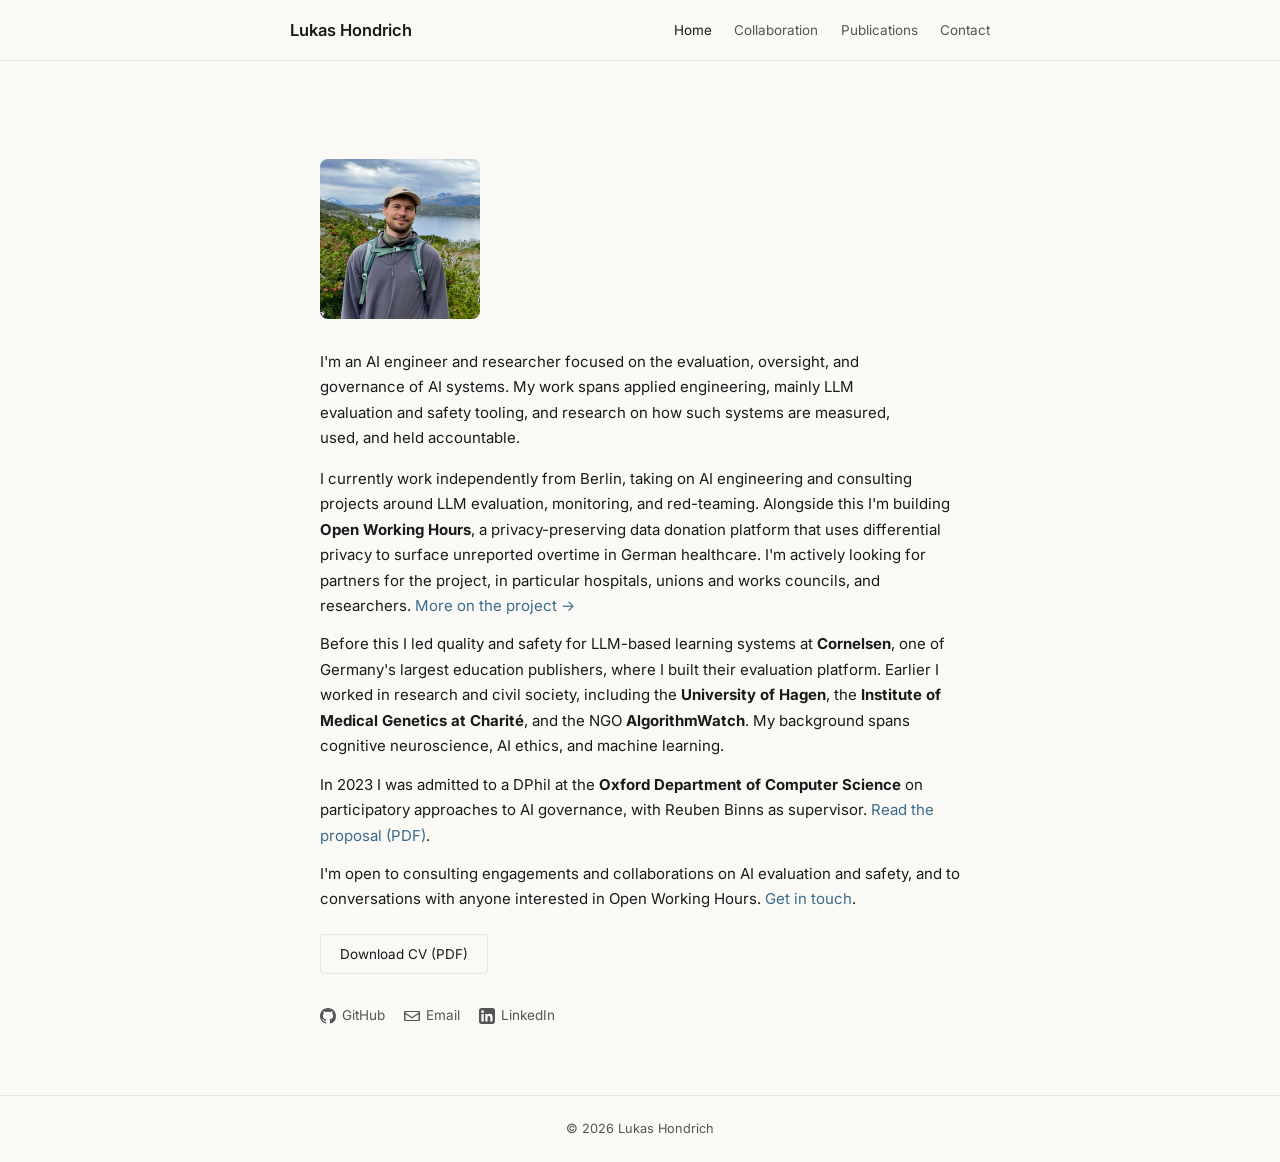
==== commit 74a7085c: "Replace hero photo Co-Authored-By: Claude Fable 5.1 <noreply@anthropic.com>" ====
--- a/index.html
+++ b/index.html
@@ -24,7 +24,7 @@
 
   <main>
     <div class="hero">
-      <img src="assets/lukashondrich.png" alt="Lukas Hondrich giving a talk" class="hero-photo">
+      <img src="assets/lukashondrich.jpg" alt="Lukas Hondrich" class="hero-photo">
       <p>I'm an AI engineer and researcher focused on the evaluation, oversight, and governance of AI systems. My work spans applied engineering, mainly LLM evaluation and safety tooling, and research on how such systems are measured, used, and held accountable.</p>
     </div>
 
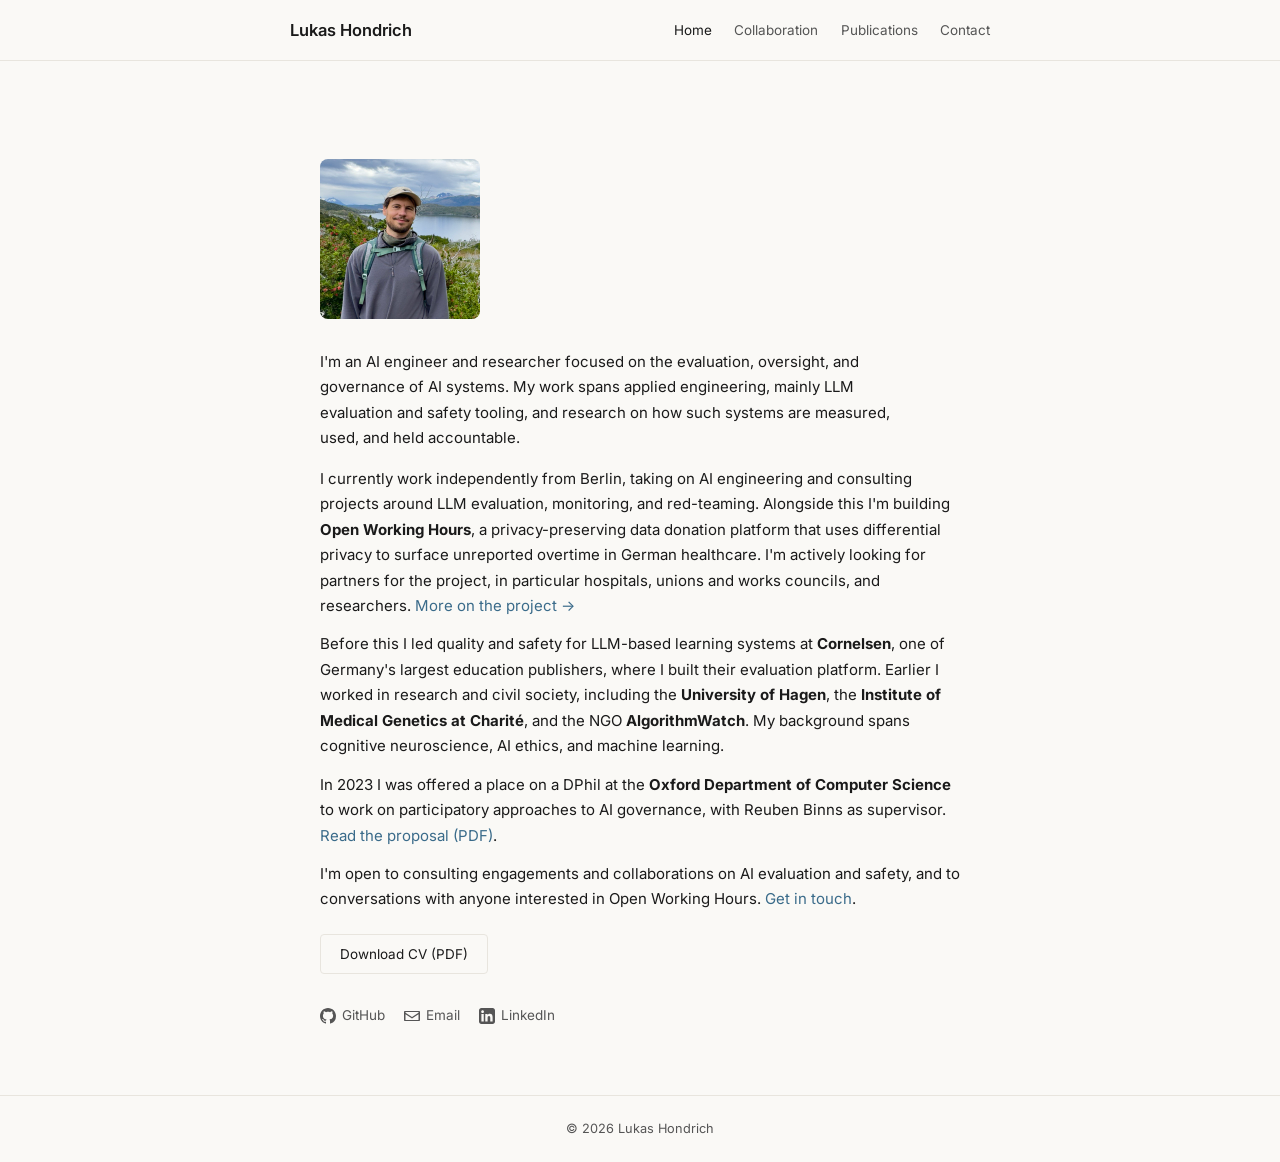
==== commit 4bf8d578: "Say DPhil place was offered, not admitted Co-Authored-By: Claude Fable 5.1 <noreply@anthropic.com>" ====
--- a/index.html
+++ b/index.html
@@ -32,7 +32,7 @@
 
     <p>Before this I led quality and safety for LLM-based learning systems at <strong>Cornelsen</strong>, one of Germany's largest education publishers, where I built their evaluation platform. Earlier I worked in research and civil society, including the <strong>University of Hagen</strong>, the <strong>Institute of Medical Genetics at Charit&eacute;</strong>, and the NGO <strong>AlgorithmWatch</strong>. My background spans cognitive neuroscience, AI ethics, and machine learning.</p>
 
-    <p>In 2023 I was admitted to a DPhil at the <strong>Oxford Department of Computer Science</strong> on participatory approaches to AI governance, with Reuben Binns as supervisor. <a href="assets/DPhil_Proposal.pdf" target="_blank" rel="noopener">Read the proposal (PDF)</a>.</p>
+    <p>In 2023 I was offered a place on a DPhil at the <strong>Oxford Department of Computer Science</strong> to work on participatory approaches to AI governance, with Reuben Binns as supervisor. <a href="assets/DPhil_Proposal.pdf" target="_blank" rel="noopener">Read the proposal (PDF)</a>.</p>
 
     <p>I'm open to consulting engagements and collaborations on AI evaluation and safety, and to conversations with anyone interested in Open Working Hours. <a href="contact.html">Get in touch</a>.</p>
 
